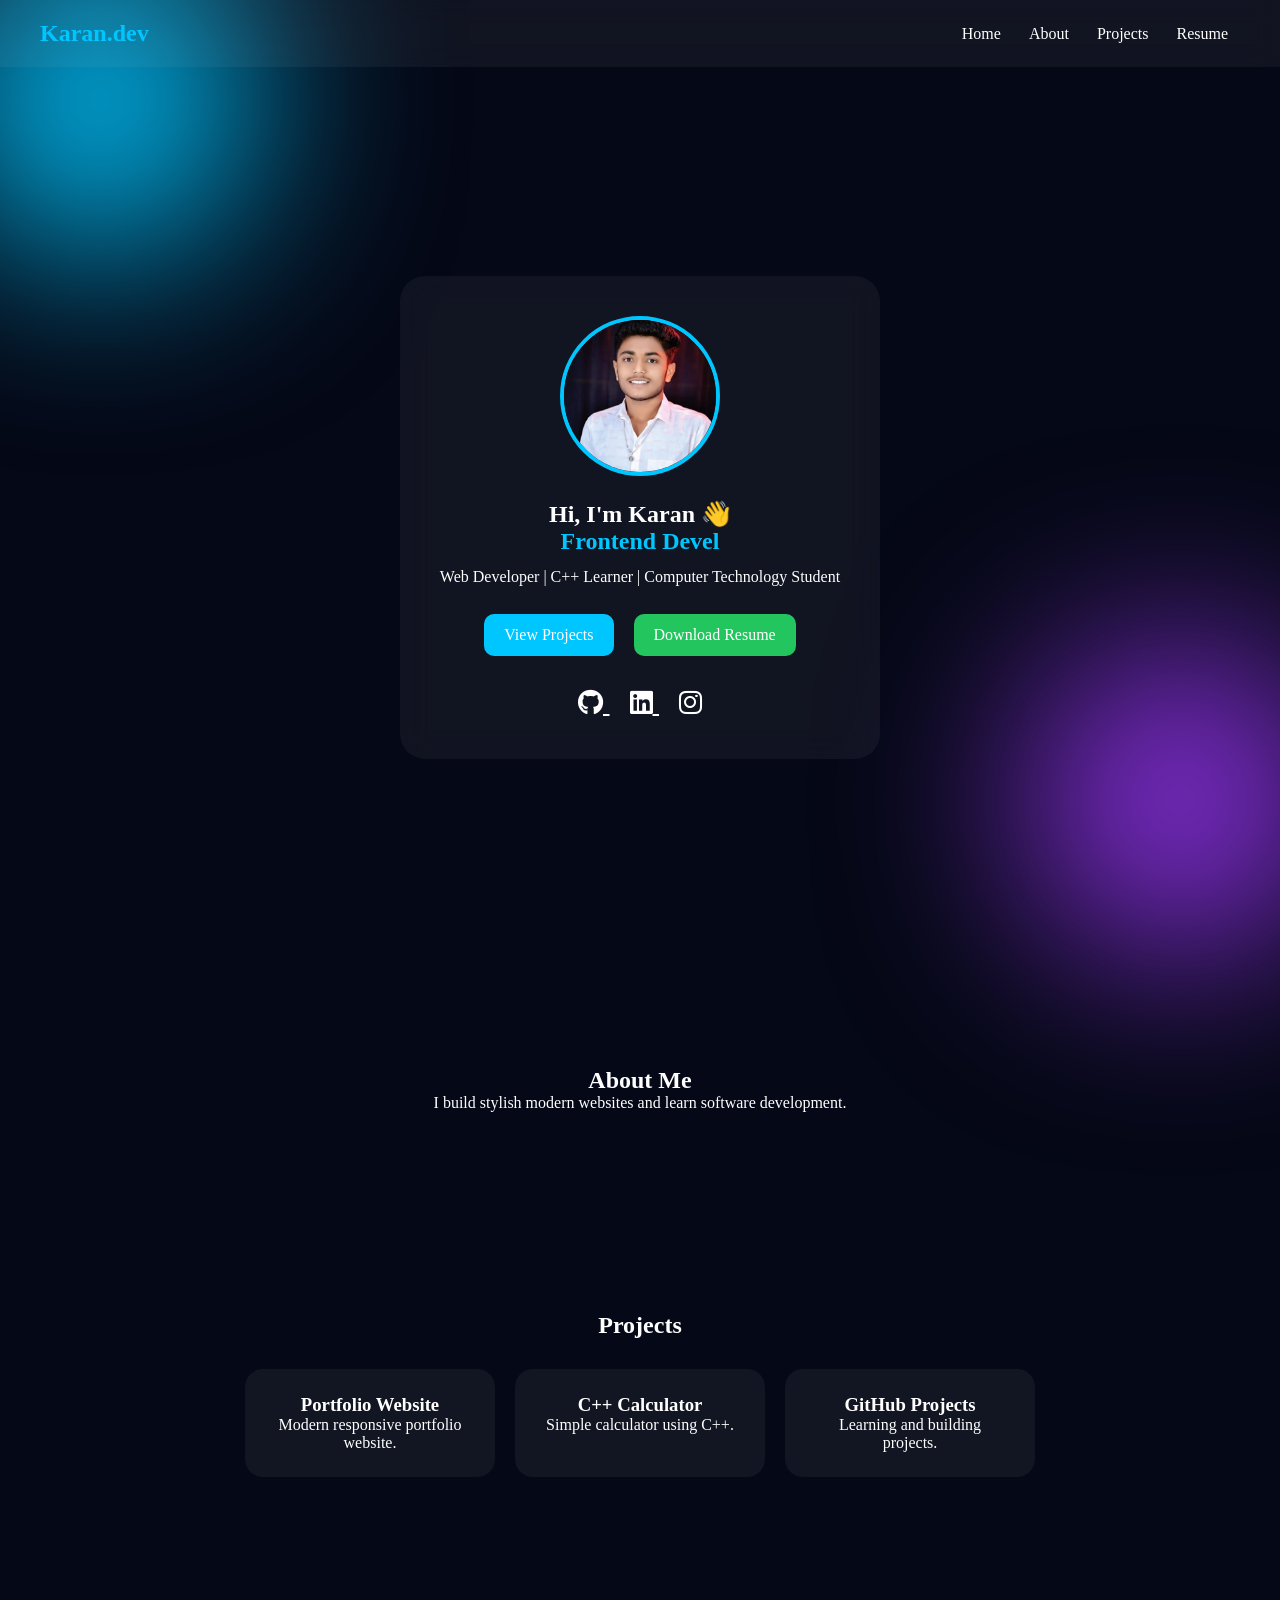
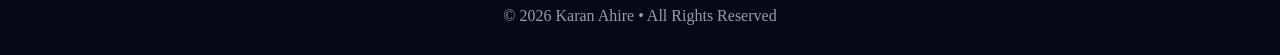
==== index.html @ 1876c9ac "Update index.html" ====
<!DOCTYPE html>
<html lang="en">
<head>
<meta charset="UTF-8">
<meta name="viewport" content="width=device-width, initial-scale=1.0">
<title>Karan | Portfolio</title>

<link rel="stylesheet" href="style.css">

<link rel="stylesheet"
href="https://cdnjs.cloudflare.com/ajax/libs/font-awesome/6.5.1/css/all.min.css">

</head>

<body>

<div class="blob blob1"></div>
<div class="blob blob2"></div>

<header>

<div class="logo">Karan.dev</div>

<nav>
<a href="#home">Home</a>
<a href="#about">About</a>
<a href="#projects">Projects</a>
<a href="resume.pdf" download>Resume</a>
</nav>

</header>

<section id="home" class="hero">

<div class="card">

<img src="./5karan.jpg" class="profile" alt="Karan">

<h1>Hi, I'm Karan 👋</h1>

<h2 class="typing"></h2>

<p>
Web Developer | C++ Learner | Computer Technology Student
</p>

<div class="buttons">

<a href="#projects" class="btn">
View Projects
</a>

<a href="resume.pdf" class="btn2" download>
Download Resume
</a>

</div>

<div class="social">

<a href="https://github.com/" target="_blank">
<i class="fab fa-github"></i>
</a>

<a href="https://linkedin.com/" target="_blank">
<i class="fab fa-linkedin"></i>
</a>

<a href="https://instagram.com/" target="_blank">
<i class="fab fa-instagram"></i>
</a>

</div>

</div>

</section>

<section id="about" class="section">

<h2>About Me</h2>

<p>
I build stylish modern websites and learn software development.
</p>

</section>

<section id="projects" class="section">

<h2>Projects</h2>

<div class="grid">

<div class="box">
<h3>Portfolio Website</h3>
<p>Modern responsive portfolio website.</p>
</div>

<div class="box">
<h3>C++ Calculator</h3>
<p>Simple calculator using C++.</p>
</div>

<div class="box">
<h3>GitHub Projects</h3>
<p>Learning and building projects.</p>
</div>

</div>

</section>

<footer>
© 2026 Karan Ahire • All Rights Reserved
</footer>

<script src="script.js"></script>

</body>
</html>
---- style.css ----
*{
margin:0;
padding:0;
box-sizing:border-box;
}

body{
font-family:Segoe UI;
background:#050816;
color:white;
overflow-x:hidden;
}

.blob{
position:absolute;
border-radius:50%;
filter:blur(100px);
z-index:-1;
}

.blob1{
width:300px;
height:300px;
background:#00c6ff;
top:-50px;
left:-50px;
}

.blob2{
width:300px;
height:300px;
background:#9333ea;
bottom:-50px;
right:-50px;
}

header{
display:flex;
justify-content:space-between;
align-items:center;
padding:20px 40px;
background:rgba(255,255,255,0.05);
backdrop-filter:blur(12px);
position:sticky;
top:0;
}

.logo{
font-size:24px;
font-weight:bold;
color:#00c6ff;
}

nav a{
color:white;
margin:0 12px;
text-decoration:none;
}

nav a:hover{
color:#00c6ff;
}

.hero{
height:100vh;
display:flex;
justify-content:center;
align-items:center;
padding:20px;
}

.card{
background:rgba(255,255,255,0.05);
padding:40px;
border-radius:25px;
text-align:center;
backdrop-filter:blur(15px);
max-width:500px;
}

.profile{
width:160px;
height:160px;
border-radius:50%;
border:4px solid #00c6ff;
object-fit:cover;
margin-bottom:20px;
}

.typing{
color:#00c6ff;
height:30px;
margin-bottom:10px;
}

.buttons{
margin-top:20px;
}

.btn,.btn2{
padding:12px 20px;
border-radius:10px;
text-decoration:none;
display:inline-block;
margin:8px;
color:white;
}

.btn{
background:#00c6ff;
}

.btn2{
background:#22c55e;
}

.social{
margin-top:25px;
}

.social a{
color:white;
font-size:26px;
margin:10px;
}

.section{
padding:100px 20px;
text-align:center;
}

.grid{
display:flex;
justify-content:center;
flex-wrap:wrap;
gap:20px;
margin-top:30px;
}

.box{
background:rgba(255,255,255,0.05);
padding:25px;
width:250px;
border-radius:18px;
}

footer{
padding:30px;
text-align:center;
opacity:0.6;
}
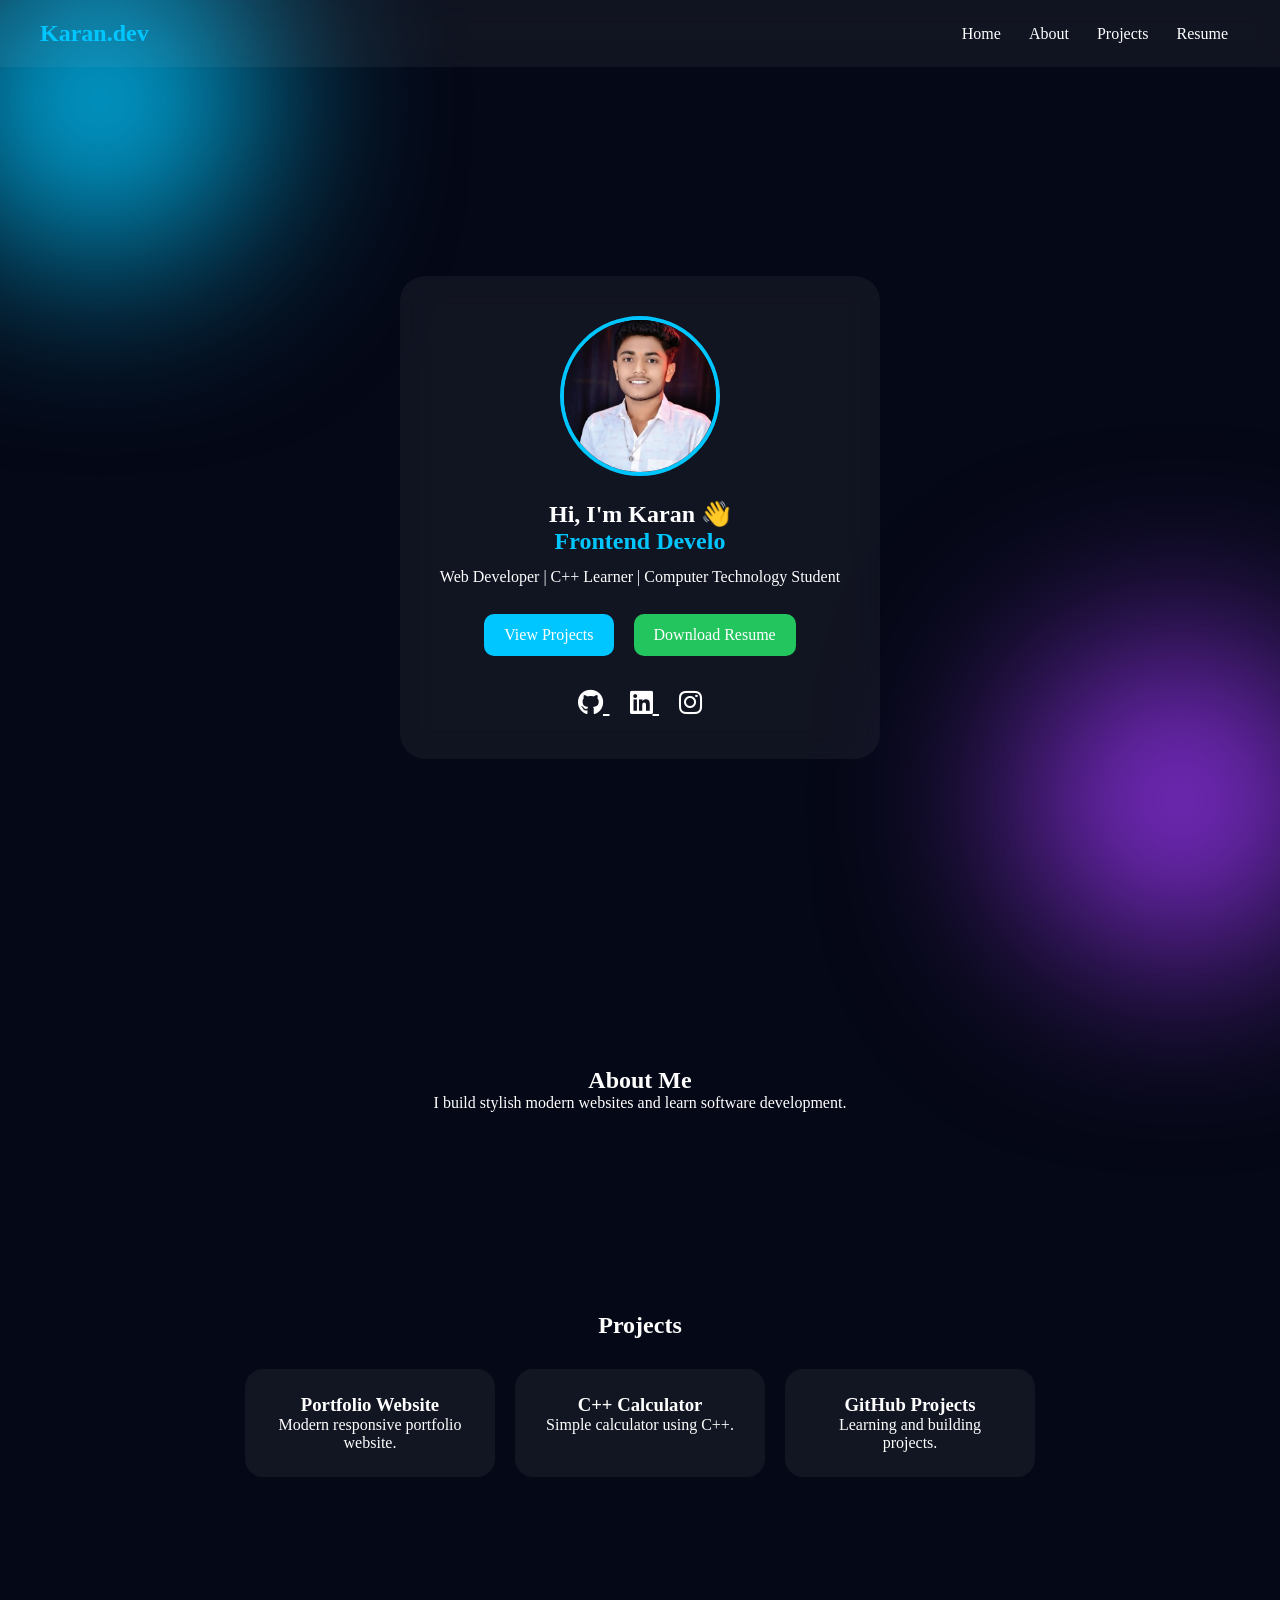
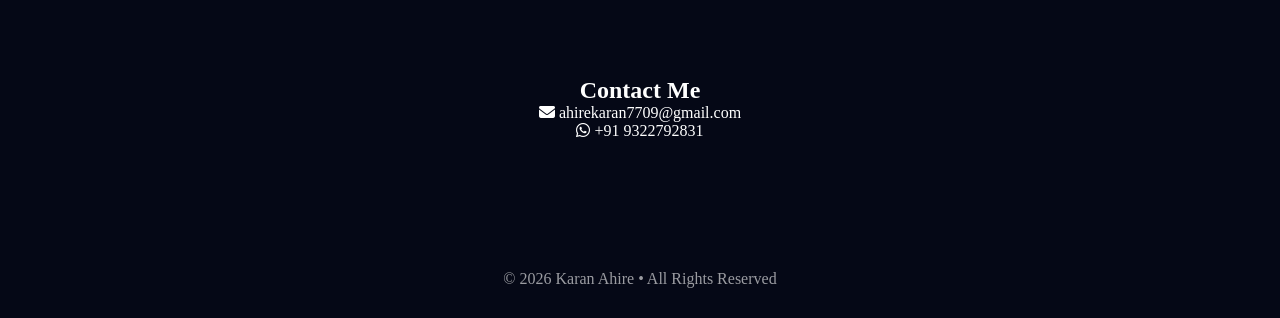
==== commit 9a66e474: "Update index.html" ====
--- a/index.html
+++ b/index.html
@@ -110,6 +110,26 @@
 </div>
 
 </section>
+  <!-- CONTACT -->
+<section class="section" id="contact">
+
+<h2>Contact Me</h2>
+
+<div class="contact-box">
+
+<p>
+<i class="fas fa-envelope"></i>
+ahirekaran7709@gmail.com
+</p>
+
+<p>
+<i class="fab fa-whatsapp"></i>
++91 9322792831
+</p>
+
+</div>
+
+</section>
 
 <footer>
 © 2026 Karan Ahire • All Rights Reserved
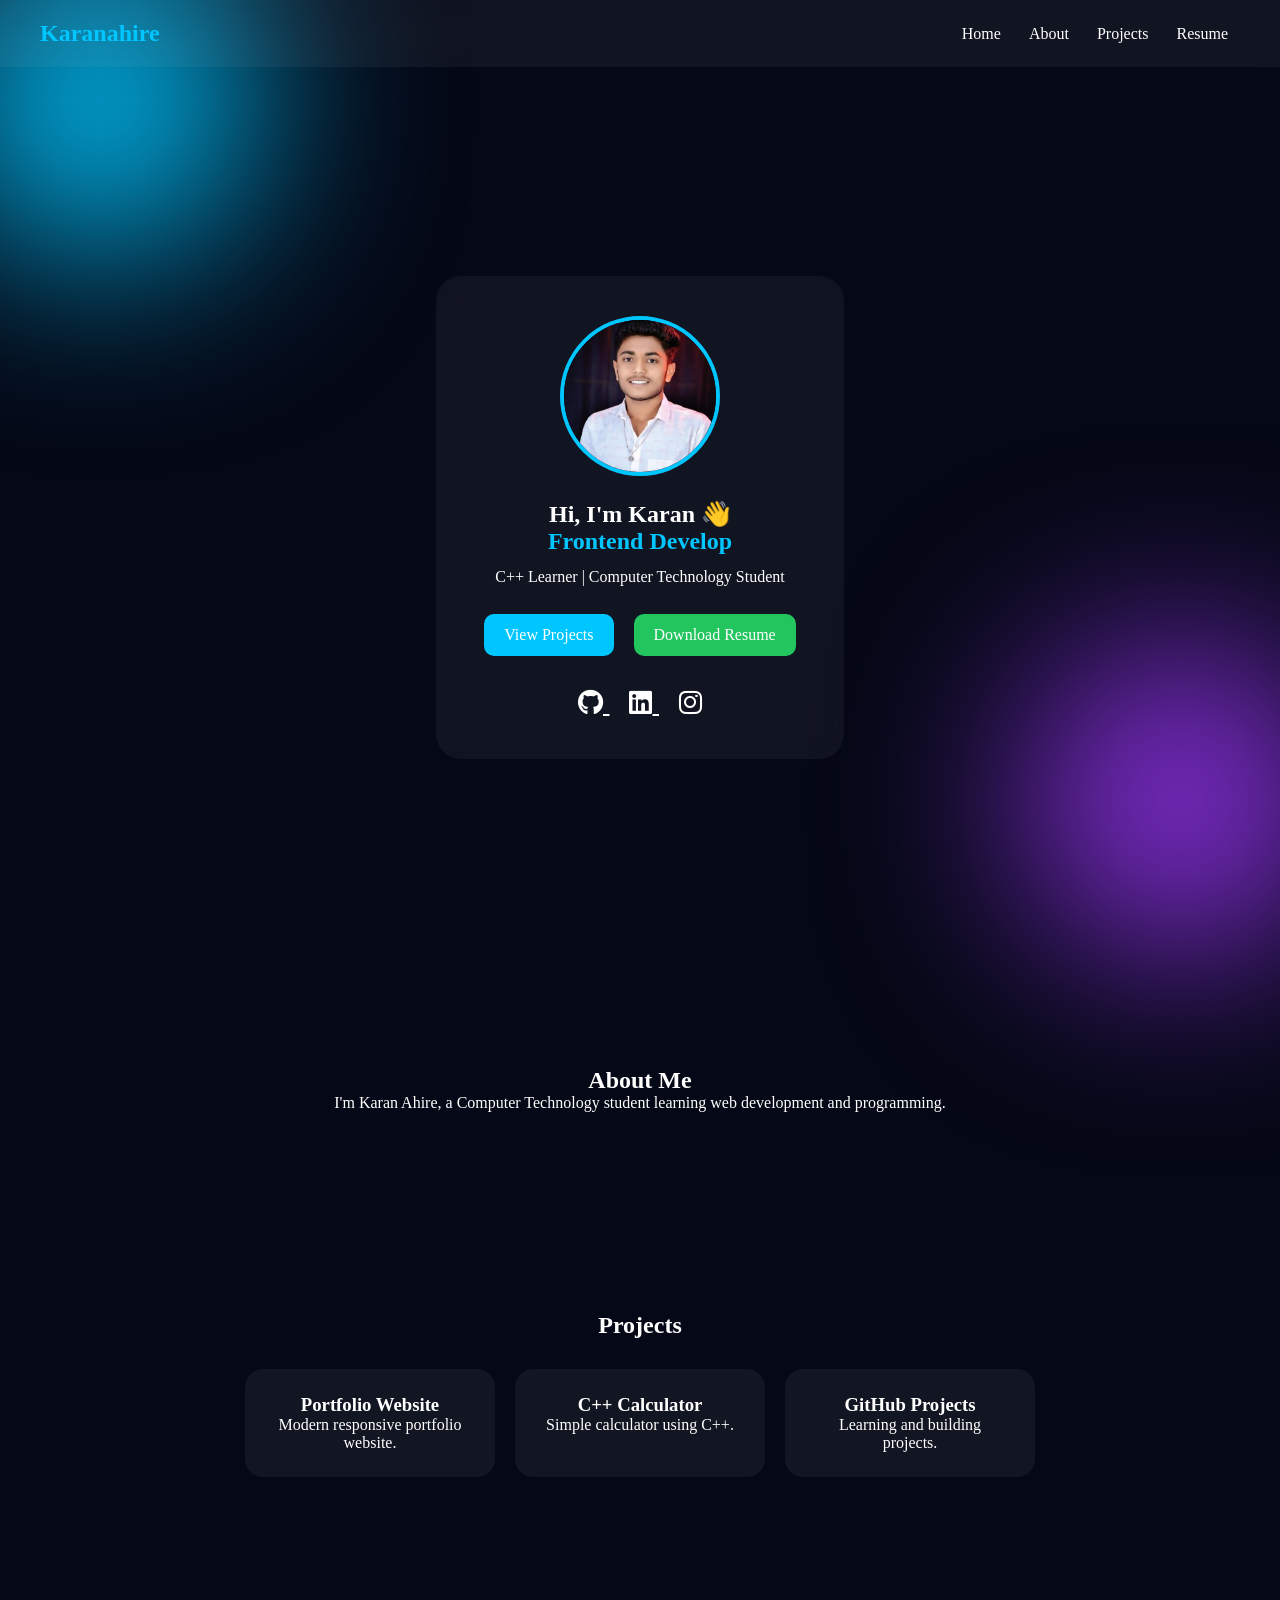
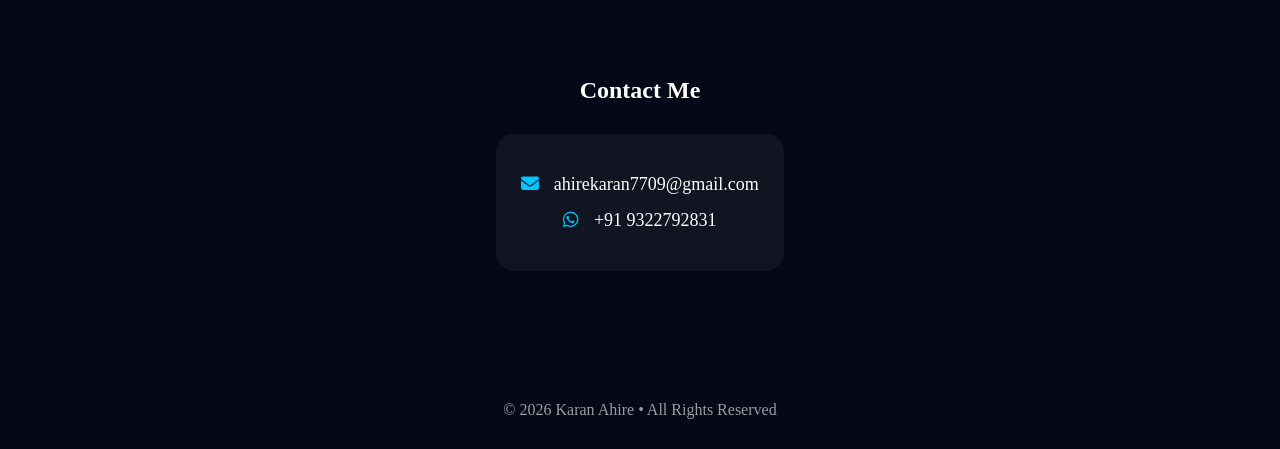
==== commit 0d939f70: "Update index.html" ====
--- a/index.html
+++ b/index.html
@@ -19,7 +19,7 @@
 
 <header>
 
-<div class="logo">Karan.dev</div>
+<div class="logo">Karanahire</div>
 
 <nav>
 <a href="#home">Home</a>
@@ -41,7 +41,7 @@
 <h2 class="typing"></h2>
 
 <p>
-Web Developer | C++ Learner | Computer Technology Student
+   C++ Learner | Computer Technology Student
 </p>
 
 <div class="buttons">
@@ -81,7 +81,9 @@
 <h2>About Me</h2>
 
 <p>
-I build stylish modern websites and learn software development.
+I'm Karan Ahire, a Computer Technology student
+learning web development and programming.
+
 </p>
 
 </section>
--- a/style.css
+++ b/style.css
@@ -149,3 +149,21 @@
 text-align:center;
 opacity:0.6;
 }
+.contact-box{
+margin-top:30px;
+background:rgba(255,255,255,0.05);
+padding:25px;
+border-radius:18px;
+display:inline-block;
+backdrop-filter:blur(10px);
+}
+
+.contact-box p{
+margin:15px 0;
+font-size:18px;
+}
+
+.contact-box i{
+margin-right:10px;
+color:#00c6ff;
+}
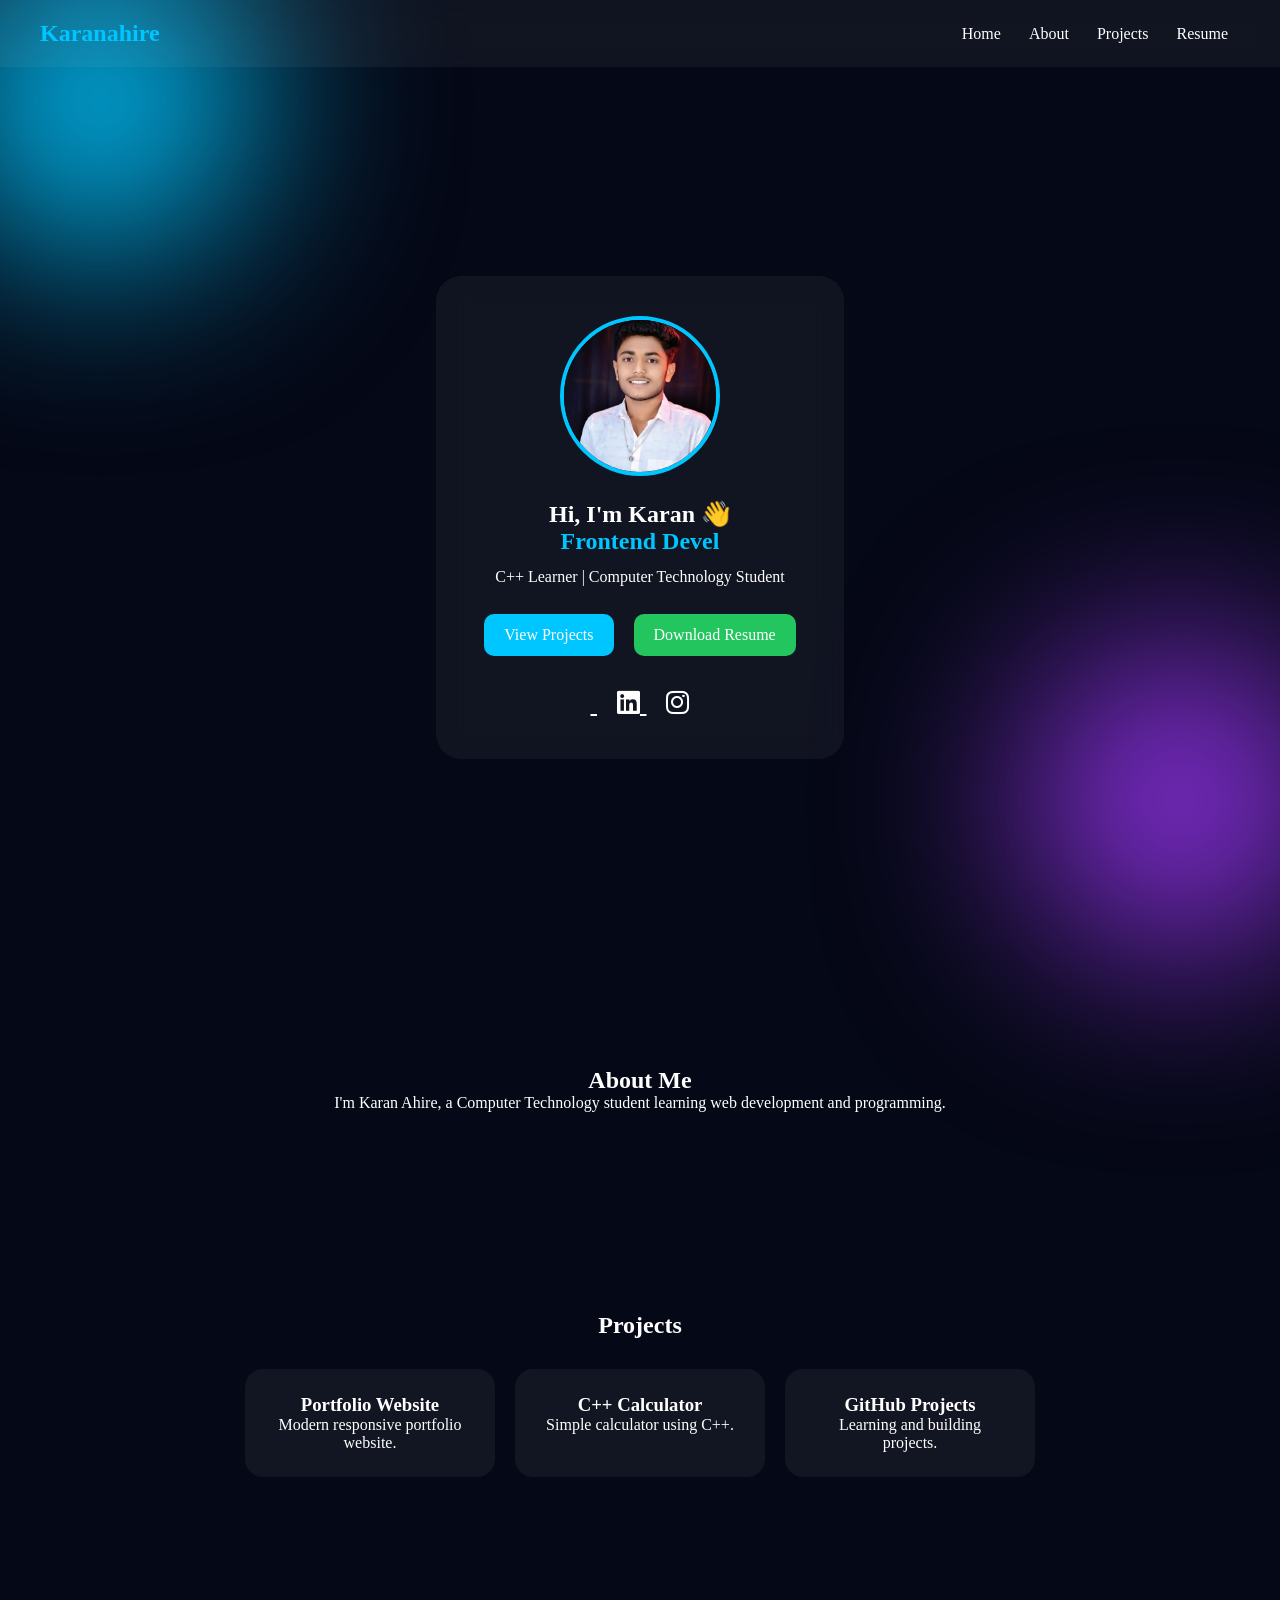
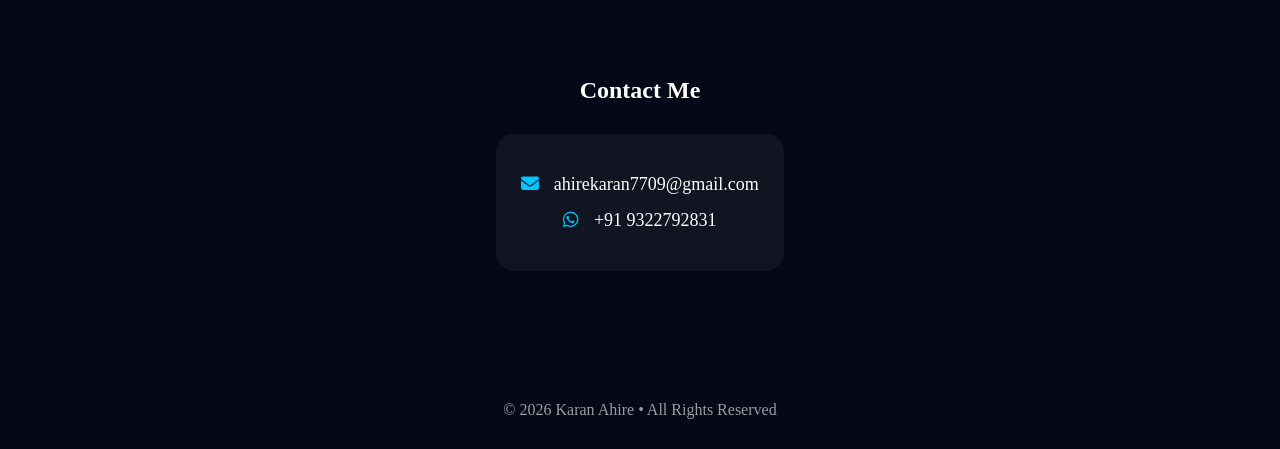
==== commit e2c48b23: "Update index.html" ====
--- a/index.html
+++ b/index.html
@@ -58,8 +58,8 @@
 
 <div class="social">
 
-<a href="https://github.com/" target="_blank">
-<i class="fab fa-github"></i>
+<a href="https://whatapp.com/" target="_blank">
+<i class="fab fa-whatapp"></i>
 </a>
 
 <a href="https://linkedin.com/" target="_blank">
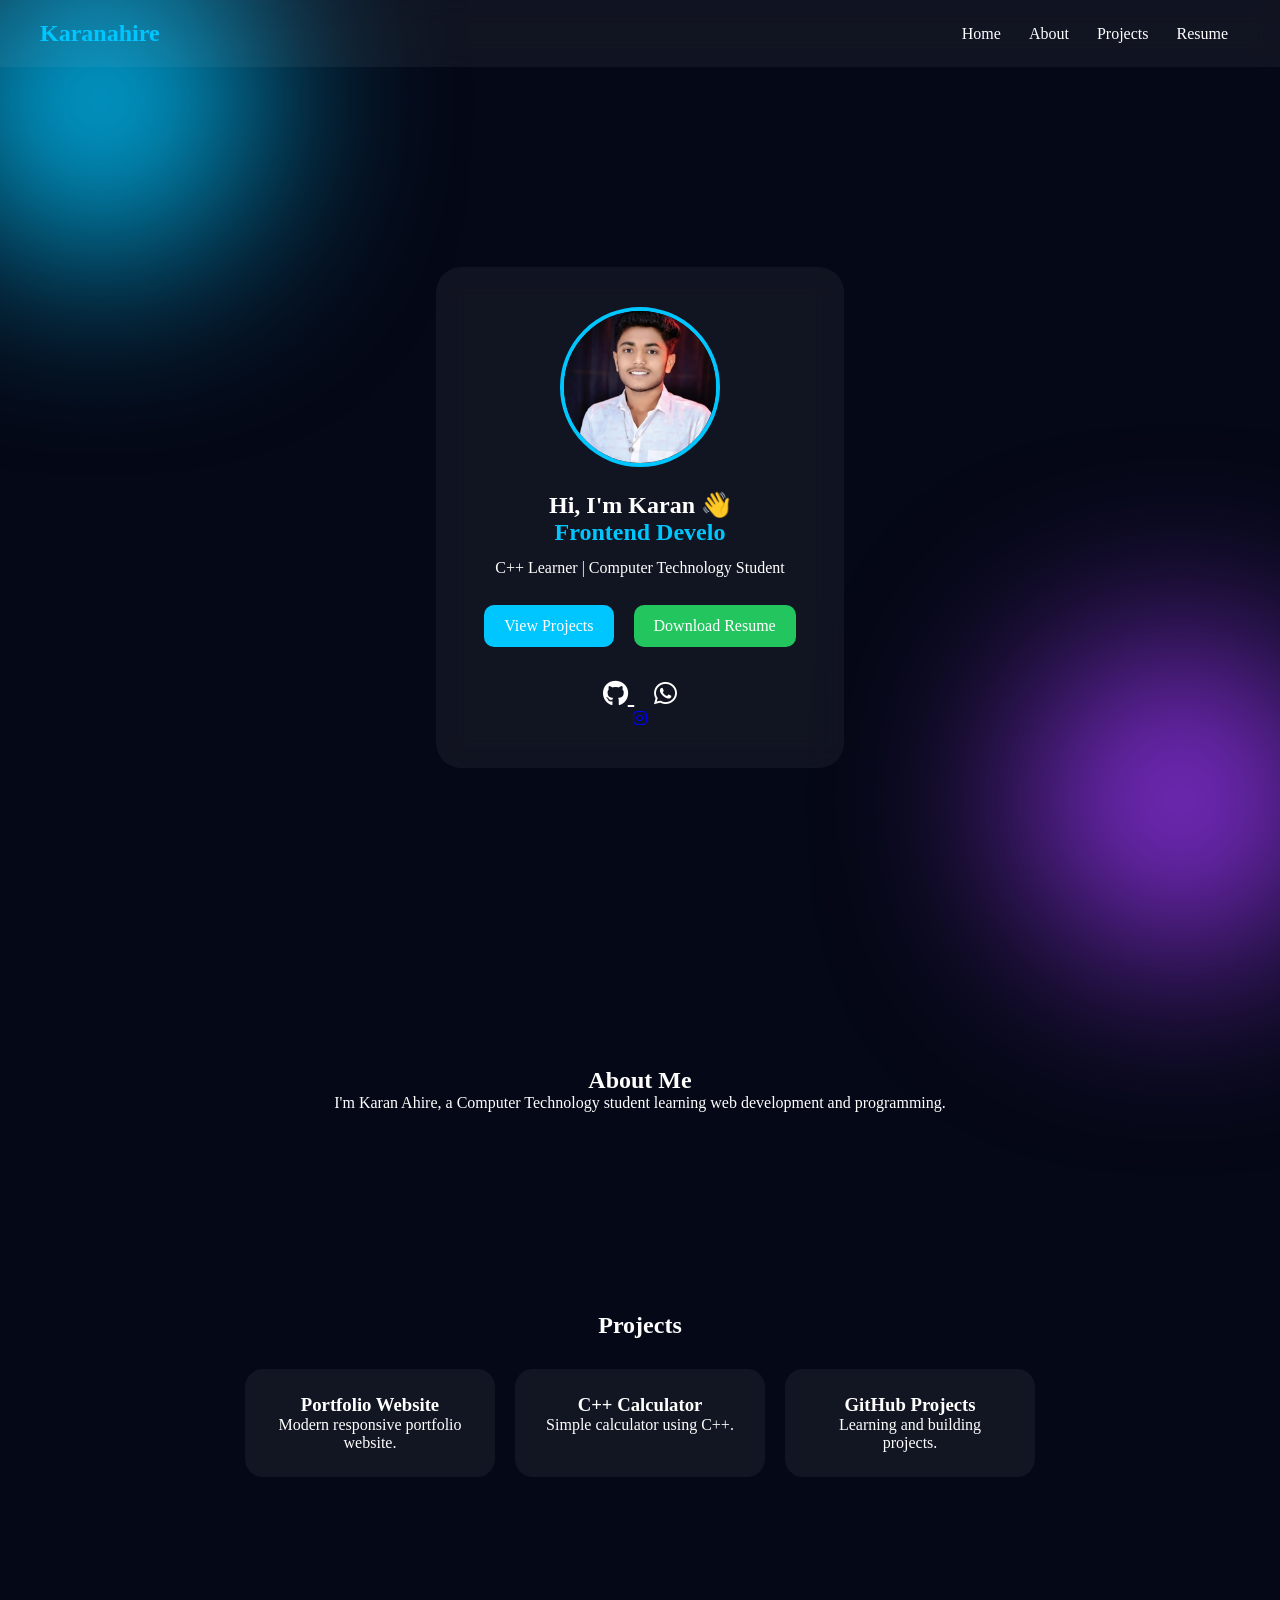
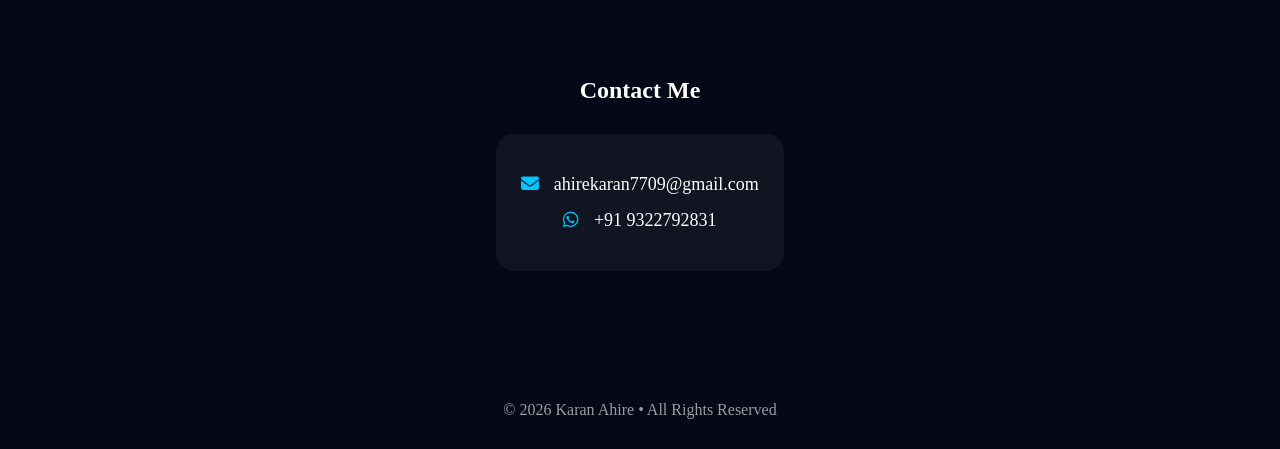
==== commit ae48b564: "Update index.html" ====
--- a/index.html
+++ b/index.html
@@ -54,18 +54,17 @@
 Download Resume
 </a>
 
-</div>
-
 <div class="social">
 
-<a href="https://whatapp.com/" target="_blank">
-<i class="fab fa-whatapp"></i>
+<a href="https://github.com/" target="_blank">
+<i class="fab fa-github"></i>
 </a>
 
-<a href="https://linkedin.com/" target="_blank">
-<i class="fab fa-linkedin"></i>
+<a href="https://wa.me/9322792831" target="_blank">
+<i class="fab fa-whatsapp"></i>
 </a>
 
+</div>
 <a href="https://instagram.com/" target="_blank">
 <i class="fab fa-instagram"></i>
 </a>
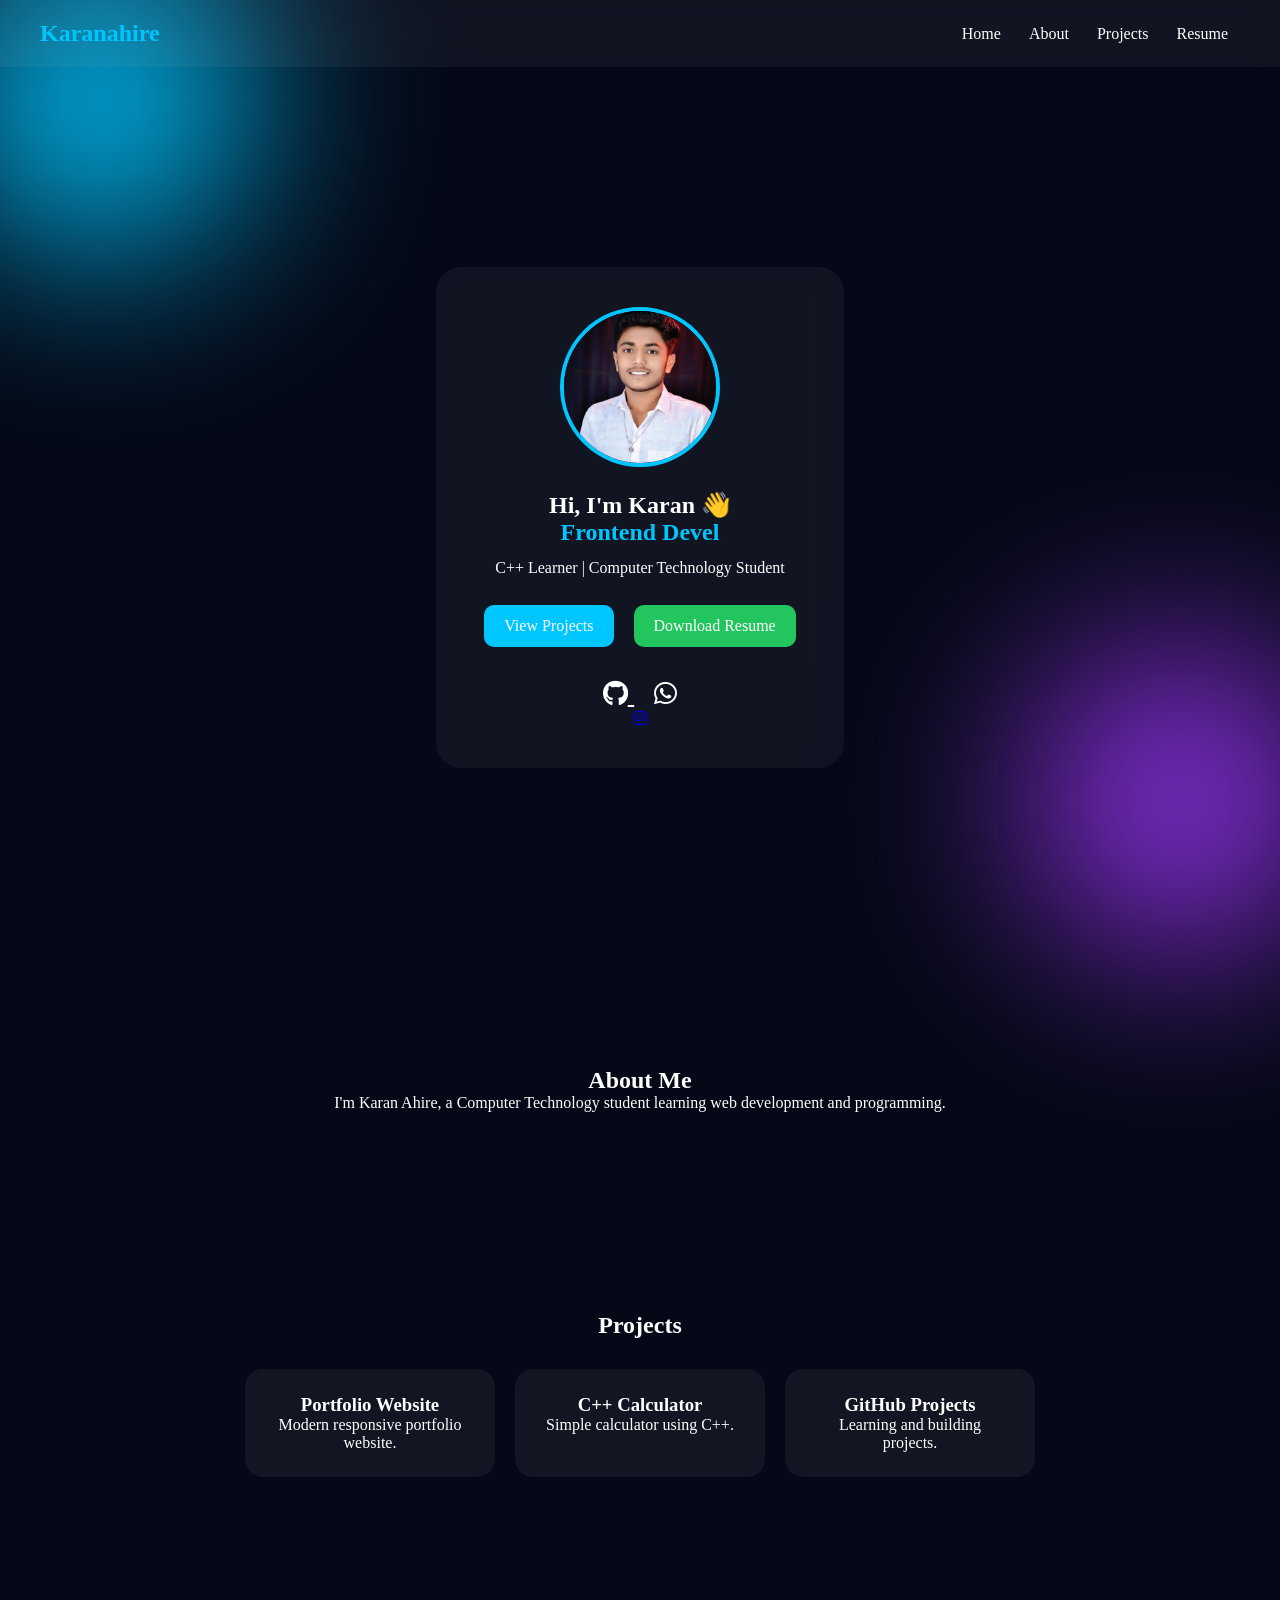
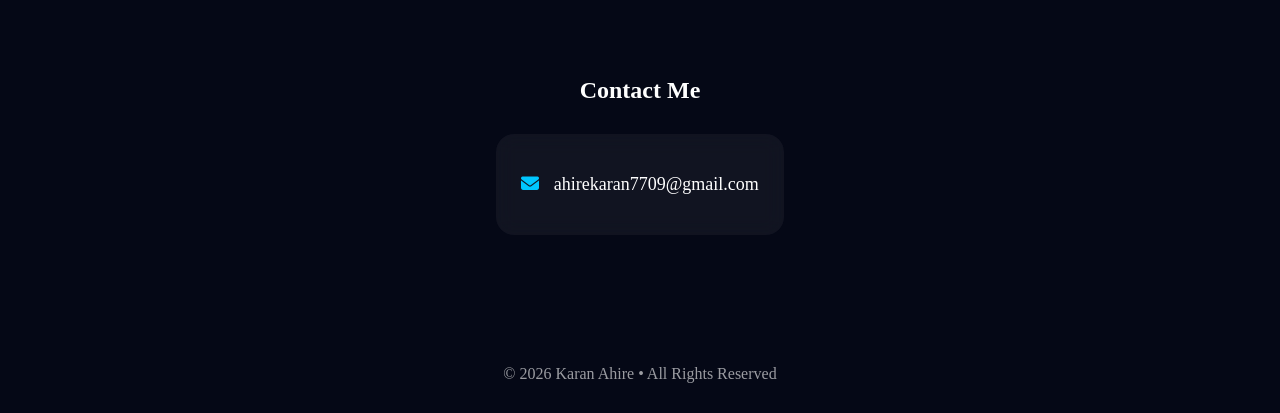
==== commit ecbeac91: "Update index.html" ====
--- a/index.html
+++ b/index.html
@@ -123,11 +123,6 @@
 ahirekaran7709@gmail.com
 </p>
 
-<p>
-<i class="fab fa-whatsapp"></i>
-+91 9322792831
-</p>
-
 </div>
 
 </section>
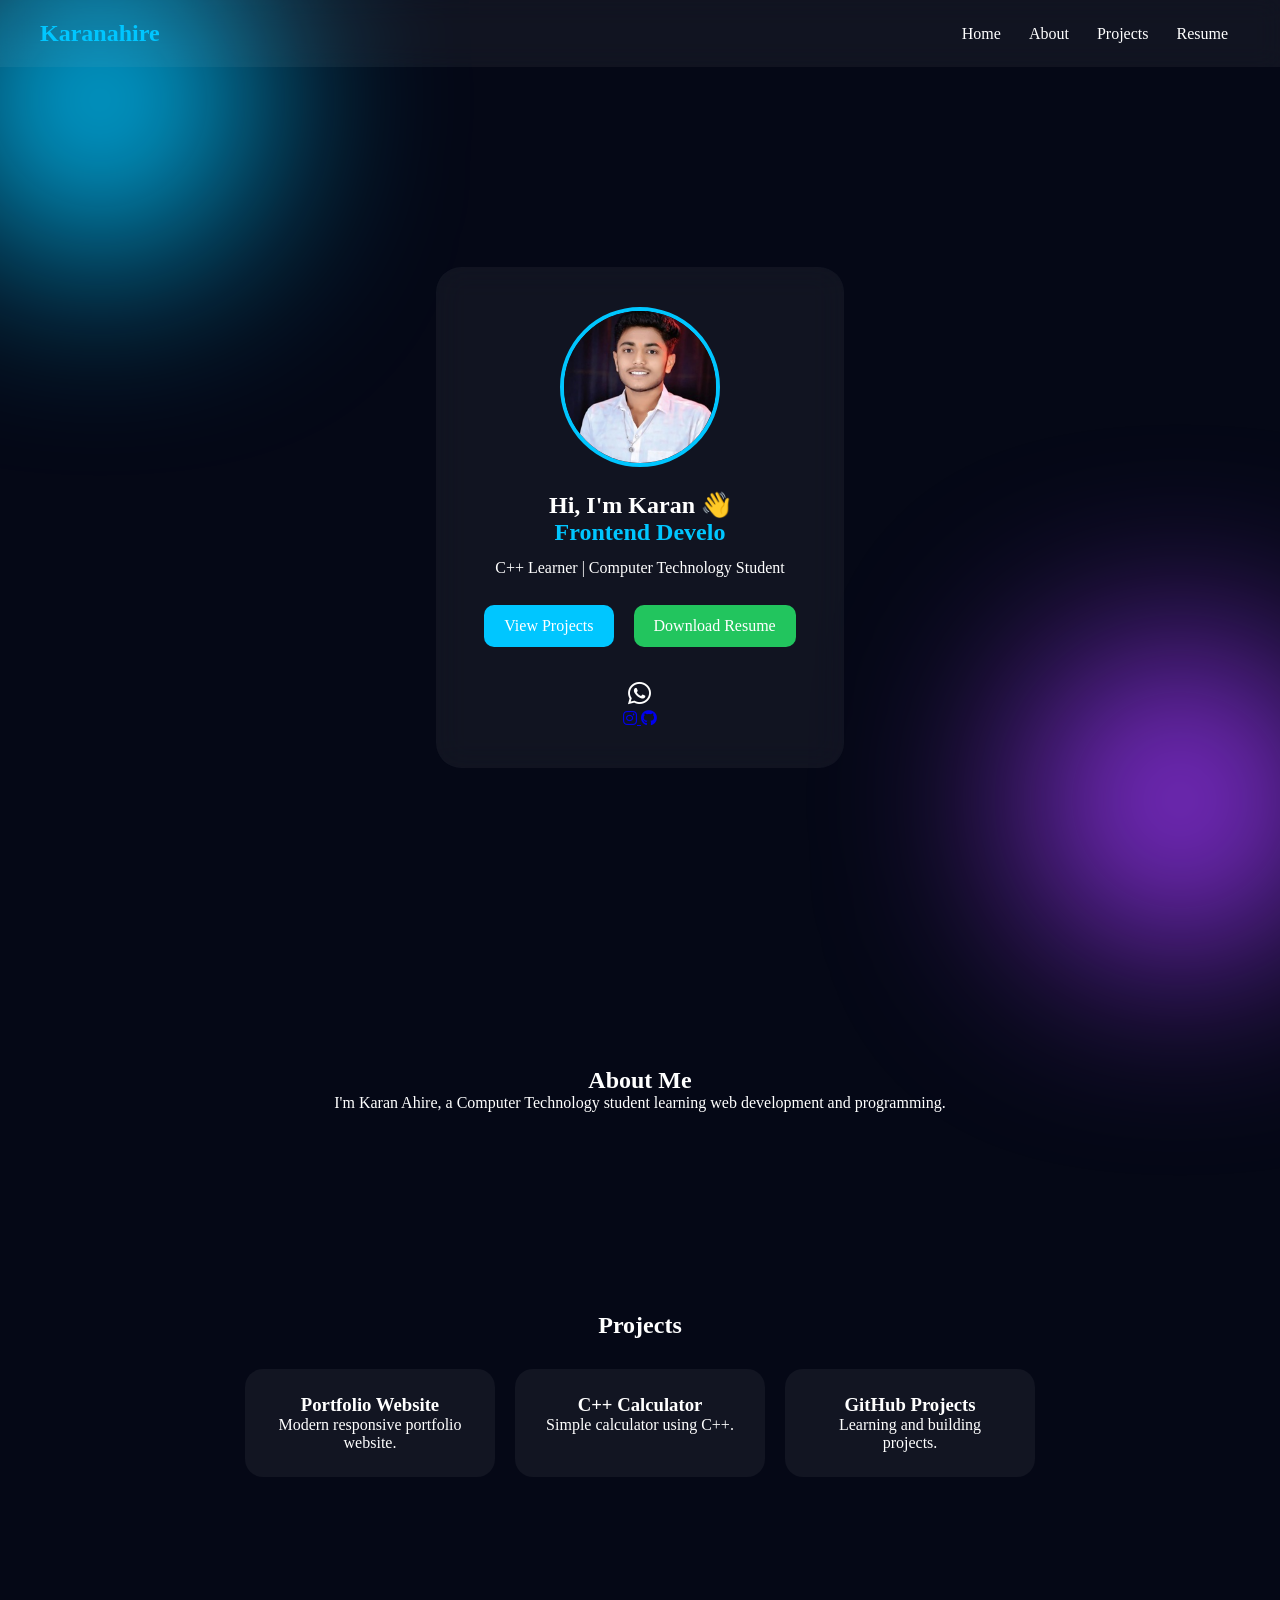
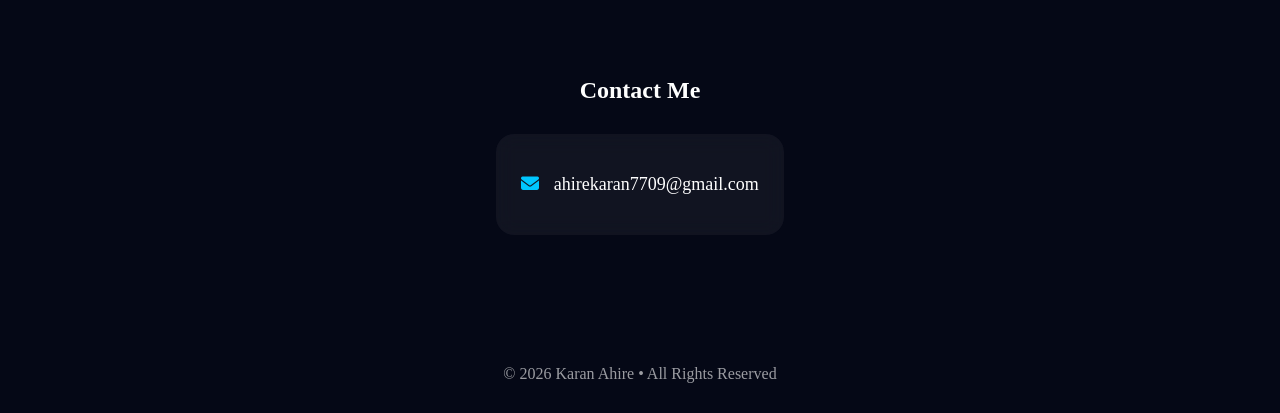
==== commit 6572c708: "Update index.html" ====
--- a/index.html
+++ b/index.html
@@ -56,10 +56,6 @@
 
 <div class="social">
 
-<a href="https://github.com/" target="_blank">
-<i class="fab fa-github"></i>
-</a>
-
 <a href="https://wa.me/9322792831" target="_blank">
 <i class="fab fa-whatsapp"></i>
 </a>
@@ -67,6 +63,10 @@
 </div>
 <a href="https://instagram.com/" target="_blank">
 <i class="fab fa-instagram"></i>
+</a>
+
+<a href="https://github.com/" target="_blank">
+<i class="fab fa-github"></i>
 </a>
 
 </div>
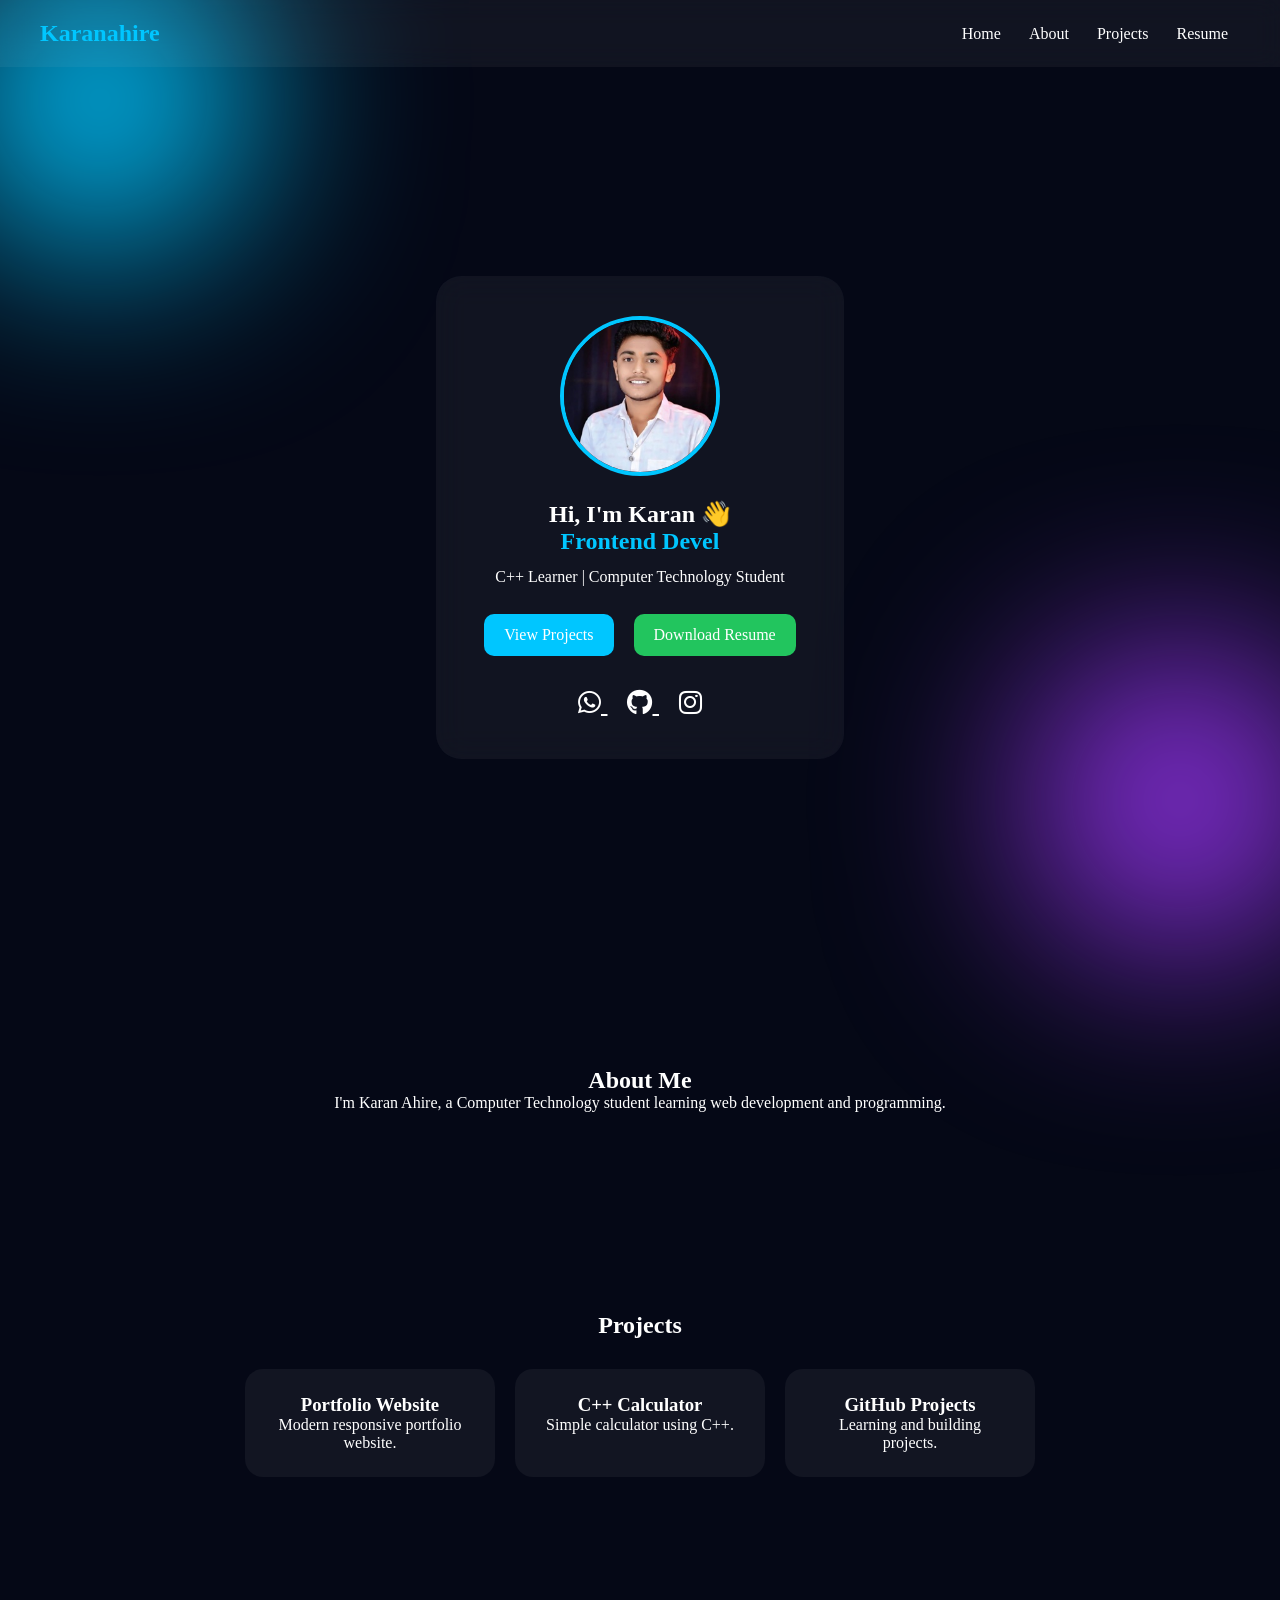
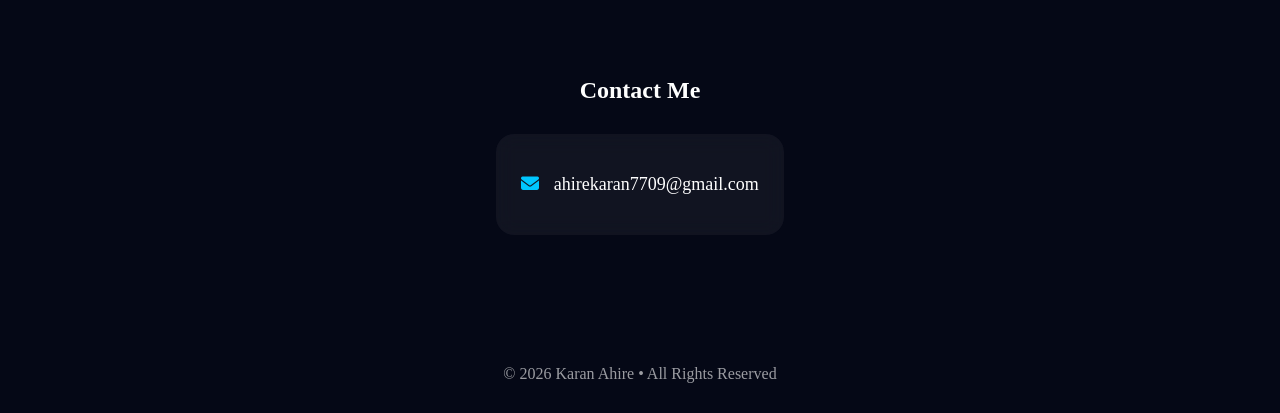
==== commit fc430286: "Update index.html" ====
--- a/index.html
+++ b/index.html
@@ -60,13 +60,12 @@
 <i class="fab fa-whatsapp"></i>
 </a>
 
-</div>
+<a href="https://github.com/" target="_blank">
+<i class="fab fa-github"></i>
+</a>
+   
 <a href="https://instagram.com/" target="_blank">
 <i class="fab fa-instagram"></i>
-</a>
-
-<a href="https://github.com/" target="_blank">
-<i class="fab fa-github"></i>
 </a>
 
 </div>
